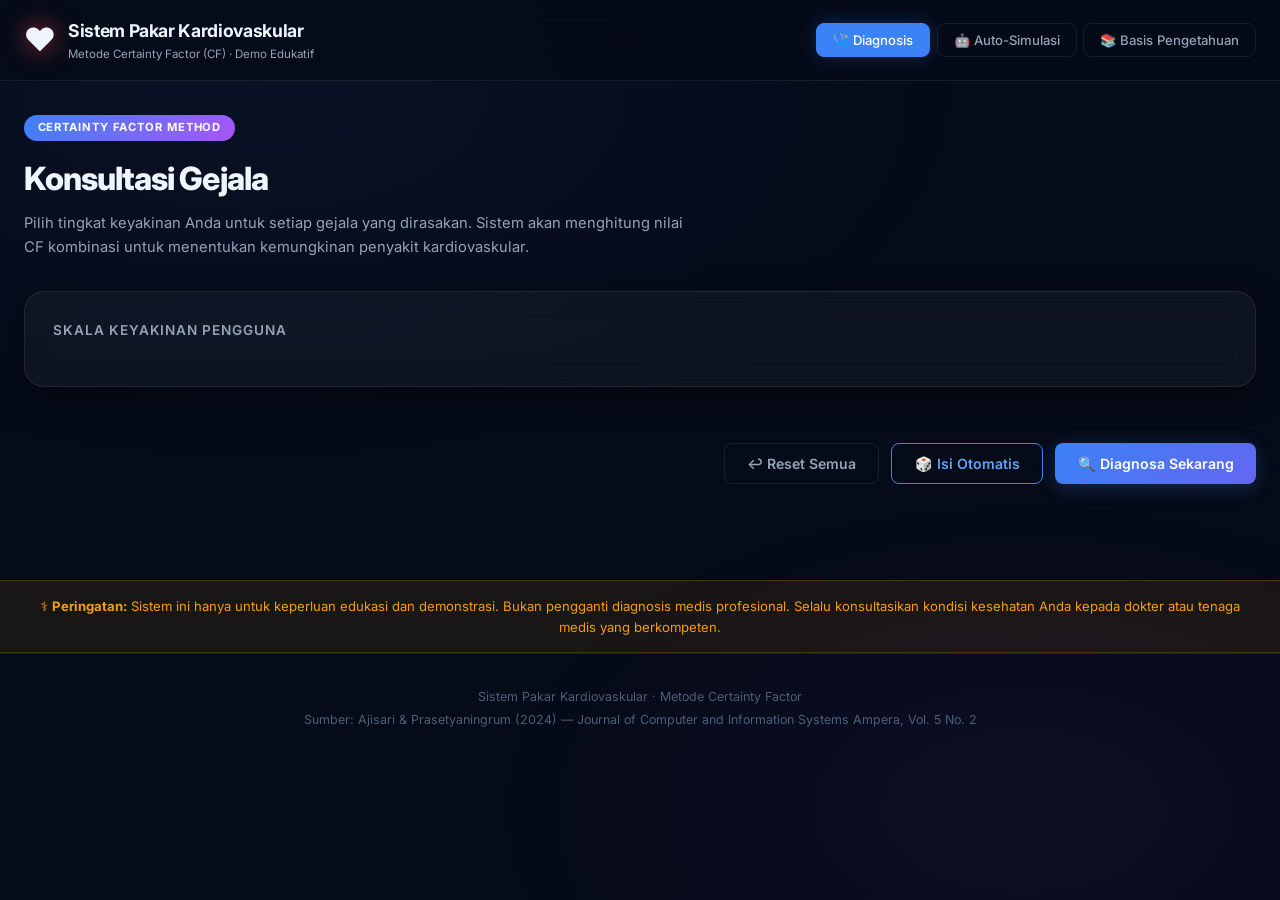
==== static/index.html @ 3308532a "first commit" ====
<!DOCTYPE html>
<html lang="id">
<head>
  <meta charset="UTF-8" />
  <meta name="viewport" content="width=device-width, initial-scale=1.0" />
  <title>Sistem Pakar Kardiovaskular — Certainty Factor</title>
  <meta name="description" content="Sistem Pakar Diagnosa Penyakit Kardiovaskular menggunakan Metode Certainty Factor. Demo edukatif berbasis penelitian Ajisari & Prasetyaningrum (2024)." />
  <link rel="preconnect" href="https://fonts.googleapis.com" />
  <link href="https://fonts.googleapis.com/css2?family=Inter:wght@300;400;500;600;700;800&family=JetBrains+Mono:wght@400;500&display=swap" rel="stylesheet" />
  <link rel="stylesheet" href="style.css" />
</head>
<body>

<!-- ===================== HEADER ===================== -->
<header class="site-header">
  <div class="header-inner">
    <div class="header-brand">
      <span class="heart-icon">❤</span>
      <div>
        <h1 class="brand-title">Sistem Pakar Kardiovaskular</h1>
        <p class="brand-sub">Metode Certainty Factor (CF) · Demo Edukatif</p>
      </div>
    </div>
    <nav class="header-nav">
      <button class="nav-btn active" data-tab="diagnose" id="nav-diagnose">🩺 Diagnosis</button>
      <button class="nav-btn" data-tab="simulate" id="nav-simulate">🤖 Auto-Simulasi</button>
      <button class="nav-btn" data-tab="knowledge" id="nav-knowledge">📚 Basis Pengetahuan</button>
    </nav>
  </div>
</header>

<!-- ===================== MAIN ===================== -->
<main class="site-main">

  <!-- -------- TAB: DIAGNOSE -------- -->
  <section id="tab-diagnose" class="tab-section active">
    <div class="section-hero">
      <div class="hero-badge">Certainty Factor Method</div>
      <h2 class="section-title">Konsultasi Gejala</h2>
      <p class="section-desc">Pilih tingkat keyakinan Anda untuk setiap gejala yang dirasakan. Sistem akan menghitung nilai CF kombinasi untuk menentukan kemungkinan penyakit kardiovaskular.</p>
    </div>

    <!-- Confidence legend -->
    <div class="cf-legend glass-card">
      <h3 class="legend-title">Skala Keyakinan Pengguna</h3>
      <div class="legend-grid" id="legend-grid"></div>
    </div>

    <!-- Symptom form -->
    <form id="diagnose-form">
      <div class="symptom-groups" id="symptom-container">
        <!-- Populated by JS -->
      </div>

      <div class="form-actions">
        <button type="button" id="btn-reset" class="btn btn-ghost">↩ Reset Semua</button>
        <button type="button" id="btn-random-fill" class="btn btn-outline">🎲 Isi Otomatis</button>
        <button type="submit" id="btn-diagnose" class="btn btn-primary">🔍 Diagnosa Sekarang</button>
      </div>
    </form>

    <!-- Result panel -->
    <div id="result-panel" class="result-panel hidden">
      <div class="result-header">
        <h2 class="result-title">Hasil Diagnosa</h2>
        <span class="result-badge" id="result-badge"></span>
      </div>

      <div class="result-summary glass-card" id="result-summary"></div>

      <div class="cf-bar-section">
        <h3 class="sub-heading">Peringkat Penyakit (CF%)</h3>
        <div id="cf-bars"></div>
      </div>

      <div class="detail-toggle-row">
        <button id="btn-toggle-trace" class="btn btn-outline btn-sm">📊 Tampilkan Perhitungan Detail</button>
      </div>
      <div id="trace-table-section" class="hidden"></div>
    </div>
  </section>

  <!-- -------- TAB: AUTO SIMULATE -------- -->
  <section id="tab-simulate" class="tab-section hidden">
    <div class="section-hero">
      <div class="hero-badge">AI Input Generator</div>
      <h2 class="section-title">Input Otomatis & Simulasi</h2>
      <p class="section-desc">Hasilkan skenario pasien secara otomatis untuk menguji sistem dan menghasilkan ketidakpastian (uncertainty) pada berbagai kondisi gejala.</p>
    </div>

    <!-- Single Simulation -->
    <div class="glass-card sim-card">
      <h3 class="card-title">🎯 Simulasi Tunggal</h3>
      <div class="sim-controls">
        <div class="select-group">
          <label for="sim-mode">Mode Skenario:</label>
          <select id="sim-mode" class="select-input">
            <option value="random">Acak (Random)</option>
            <option value="focused">Terfokus (Focused)</option>
            <option value="uncertain">Tidak Pasti (Uncertain)</option>
            <option value="minimal">Minimal (1-3 gejala)</option>
            <option value="contradictory">Kontradiktif (Contradictory)</option>
          </select>
        </div>
        <div class="input-group">
          <label for="sim-seed">Seed (opsional):</label>
          <input type="number" id="sim-seed" class="text-input" placeholder="Kosongkan = acak" min="0" max="9999" />
        </div>
        <button id="btn-single-sim" class="btn btn-primary">⚡ Jalankan Simulasi</button>
      </div>

      <div class="mode-descriptions">
        <div class="mode-desc" data-mode="random"><strong>Acak:</strong> Gejala dipilih secara acak dari semua 29 gejala dengan berbagai tingkat keyakinan.</div>
        <div class="mode-desc" data-mode="focused"><strong>Terfokus:</strong> Sebagian besar gejala berasal dari satu penyakit target dengan sedikit "noise" dari penyakit lain.</div>
        <div class="mode-desc" data-mode="uncertain"><strong>Tidak Pasti:</strong> Banyak gejala dilaporkan, namun semua dengan keyakinan rendah (0.2–0.4). Menghasilkan ambiguitas.</div>
        <div class="mode-desc" data-mode="minimal"><strong>Minimal:</strong> Hanya 1–3 gejala dilaporkan. Menguji keterbatasan informasi.</div>
        <div class="mode-desc" data-mode="contradictory"><strong>Kontradiktif:</strong> Gejala dari 2 penyakit berbeda dicampur, menghasilkan diagnosis ambigu.</div>
      </div>

      <div id="single-sim-result" class="sim-result-box hidden"></div>
    </div>

    <!-- Batch Simulation -->
    <div class="glass-card sim-card">
      <h3 class="card-title">📊 Simulasi Batch</h3>
      <div class="sim-controls">
        <div class="input-group">
          <label for="batch-n">Jumlah Simulasi:</label>
          <input type="number" id="batch-n" class="text-input" value="10" min="1" max="50" />
        </div>
        <button id="btn-batch-sim" class="btn btn-primary">🚀 Jalankan Batch</button>
        <button id="btn-export-csv" class="btn btn-outline hidden">📥 Export CSV</button>
      </div>

      <div id="batch-summary" class="batch-summary hidden"></div>
      <div id="batch-table-wrapper" class="table-wrapper hidden">
        <table id="batch-table" class="data-table">
          <thead>
            <tr>
              <th>#</th>
              <th>Mode</th>
              <th>Gejala</th>
              <th>Diagnosis Teratas</th>
              <th>CF%</th>
              <th>Status</th>
            </tr>
          </thead>
          <tbody id="batch-tbody"></tbody>
        </table>
      </div>
    </div>
  </section>

  <!-- -------- TAB: KNOWLEDGE BASE -------- -->
  <section id="tab-knowledge" class="tab-section hidden">
    <div class="section-hero">
      <div class="hero-badge">Knowledge Base</div>
      <h2 class="section-title">Basis Pengetahuan</h2>
      <p class="section-desc">Referensi lengkap basis pengetahuan sistem pakar berdasarkan jurnal Ajisari & Prasetyaningrum (2024).</p>
    </div>

    <!-- Disease cards -->
    <div class="knowledge-grid" id="disease-cards"></div>

    <!-- Full symptom-disease rules table -->
    <div class="glass-card" style="margin-top:2rem;">
      <h3 class="card-title">Tabel Aturan (CF Pakar)</h3>
      <div class="table-wrapper">
        <table class="data-table compact" id="rules-table">
          <thead id="rules-thead"></thead>
          <tbody id="rules-tbody"></tbody>
        </table>
      </div>
    </div>
  </section>

</main>

<!-- ===================== DISCLAIMER ===================== -->
<div class="disclaimer">
  ⚕️ <strong>Peringatan:</strong> Sistem ini hanya untuk keperluan edukasi dan demonstrasi. Bukan pengganti diagnosis medis profesional. Selalu konsultasikan kondisi kesehatan Anda kepada dokter atau tenaga medis yang berkompeten.
</div>

<!-- ===================== FOOTER ===================== -->
<footer class="site-footer">
  <p>Sistem Pakar Kardiovaskular · Metode Certainty Factor</p>
  <p>Sumber: Ajisari & Prasetyaningrum (2024) — Journal of Computer and Information Systems Ampera, Vol. 5 No. 2</p>
</footer>

<!-- Loading overlay -->
<div id="loading-overlay" class="loading-overlay hidden">
  <div class="loading-spinner"></div>
  <p>Memproses...</p>
</div>

<script src="app.js"></script>
</body>
</html>
---- static/style.css ----
/* ============================================================
   SISTEM PAKAR KARDIOVASKULAR — style.css
   Premium dark-mode UI with glassmorphism and micro-animations
   ============================================================ */

@import url('https://fonts.googleapis.com/css2?family=Inter:wght@300;400;500;600;700;800&family=JetBrains+Mono:wght@400;500&display=swap');

/* ── Root Variables ─────────────────────────────────────────── */
:root {
  --bg-base:       #060b18;
  --bg-surface:    #0d1626;
  --bg-card:       #111e35;
  --bg-glass:      rgba(255,255,255,0.04);
  --glass-border:  rgba(255,255,255,0.08);
  --glass-shadow:  0 8px 32px rgba(0,0,0,0.45);

  --accent:        #3b82f6;
  --accent-glow:   rgba(59,130,246,0.25);
  --accent-light:  #60a5fa;
  --danger:        #ef4444;
  --danger-glow:   rgba(239,68,68,0.2);
  --success:       #22c55e;
  --success-glow:  rgba(34,197,94,0.2);
  --warning:       #f59e0b;
  --warning-glow:  rgba(245,158,11,0.2);
  --purple:        #a855f7;
  --purple-glow:   rgba(168,85,247,0.2);

  --text-primary:   #f0f6ff;
  --text-secondary: #94a3b8;
  --text-muted:     #4b5e7a;

  --radius-sm:  8px;
  --radius-md:  14px;
  --radius-lg:  20px;
  --radius-xl:  28px;

  --transition: 0.2s ease;
  --font: 'Inter', system-ui, sans-serif;
  --mono: 'JetBrains Mono', monospace;
}

/* ── Reset & Base ───────────────────────────────────────────── */
*, *::before, *::after { box-sizing: border-box; margin: 0; padding: 0; }

html { scroll-behavior: smooth; }

body {
  font-family: var(--font);
  background: var(--bg-base);
  color: var(--text-primary);
  min-height: 100vh;
  line-height: 1.6;
  overflow-x: hidden;
}

/* Animated background gradient */
body::before {
  content: '';
  position: fixed;
  inset: 0;
  background:
    radial-gradient(ellipse 80% 60% at 20% 10%, rgba(59,130,246,0.06) 0%, transparent 70%),
    radial-gradient(ellipse 60% 50% at 80% 90%, rgba(168,85,247,0.05) 0%, transparent 70%);
  pointer-events: none;
  z-index: 0;
}

/* ── Header ─────────────────────────────────────────────────── */
.site-header {
  position: sticky;
  top: 0;
  z-index: 100;
  background: rgba(6,11,24,0.85);
  backdrop-filter: blur(20px);
  -webkit-backdrop-filter: blur(20px);
  border-bottom: 1px solid var(--glass-border);
}

.header-inner {
  max-width: 1300px;
  margin: 0 auto;
  padding: 0.9rem 1.5rem;
  display: flex;
  align-items: center;
  justify-content: space-between;
  gap: 1rem;
  flex-wrap: wrap;
}

.header-brand {
  display: flex;
  align-items: center;
  gap: 0.75rem;
}

.heart-icon {
  font-size: 2rem;
  filter: drop-shadow(0 0 12px rgba(239,68,68,0.7));
  animation: heartbeat 2s ease-in-out infinite;
}

@keyframes heartbeat {
  0%, 100% { transform: scale(1); }
  15%       { transform: scale(1.15); }
  30%       { transform: scale(1); }
  45%       { transform: scale(1.1); }
}

.brand-title {
  font-size: 1.1rem;
  font-weight: 700;
  color: var(--text-primary);
  letter-spacing: -0.02em;
}
.brand-sub { font-size: 0.72rem; color: var(--text-secondary); }

.header-nav {
  display: flex;
  gap: 0.4rem;
  flex-wrap: wrap;
}

.nav-btn {
  padding: 0.5rem 1rem;
  border-radius: var(--radius-sm);
  border: 1px solid var(--glass-border);
  background: transparent;
  color: var(--text-secondary);
  font-family: var(--font);
  font-size: 0.82rem;
  font-weight: 500;
  cursor: pointer;
  transition: all var(--transition);
}
.nav-btn:hover {
  background: var(--bg-glass);
  color: var(--text-primary);
  border-color: var(--accent);
}
.nav-btn.active {
  background: var(--accent);
  color: #fff;
  border-color: var(--accent);
  box-shadow: 0 0 18px var(--accent-glow);
}

/* ── Main Layout ─────────────────────────────────────────────── */
.site-main {
  position: relative;
  z-index: 1;
  max-width: 1300px;
  margin: 0 auto;
  padding: 2rem 1.5rem 4rem;
}

/* ── Tab Sections ───────────────────────────────────────────── */
.tab-section { display: none; }
.tab-section.active { display: block; animation: fadeIn 0.35s ease; }

@keyframes fadeIn {
  from { opacity: 0; transform: translateY(12px); }
  to   { opacity: 1; transform: translateY(0); }
}

/* ── Section Hero ───────────────────────────────────────────── */
.section-hero { margin-bottom: 2rem; }

.hero-badge {
  display: inline-block;
  padding: 0.25rem 0.85rem;
  border-radius: 99px;
  background: linear-gradient(135deg, var(--accent), var(--purple));
  font-size: 0.7rem;
  font-weight: 700;
  letter-spacing: 0.08em;
  text-transform: uppercase;
  color: #fff;
  margin-bottom: 0.75rem;
}

.section-title {
  font-size: 2rem;
  font-weight: 800;
  letter-spacing: -0.03em;
  background: linear-gradient(135deg, #f0f6ff 30%, #93c5fd);
  -webkit-background-clip: text;
  -webkit-text-fill-color: transparent;
  background-clip: text;
}

.section-desc {
  color: var(--text-secondary);
  max-width: 680px;
  margin-top: 0.5rem;
  font-size: 0.92rem;
}

/* ── Glass Card ─────────────────────────────────────────────── */
.glass-card {
  background: var(--bg-glass);
  border: 1px solid var(--glass-border);
  border-radius: var(--radius-lg);
  backdrop-filter: blur(16px);
  padding: 1.75rem;
  box-shadow: var(--glass-shadow);
}

.card-title {
  font-size: 1.05rem;
  font-weight: 700;
  color: var(--text-primary);
  margin-bottom: 1.25rem;
}
.sub-heading {
  font-size: 0.9rem;
  font-weight: 600;
  color: var(--text-secondary);
  margin-bottom: 1rem;
  text-transform: uppercase;
  letter-spacing: 0.06em;
}

/* ── CF Legend ──────────────────────────────────────────────── */
.cf-legend { margin-bottom: 2rem; }
.legend-title {
  font-size: 0.85rem;
  font-weight: 600;
  color: var(--text-secondary);
  text-transform: uppercase;
  letter-spacing: 0.07em;
  margin-bottom: 1rem;
}
.legend-grid {
  display: grid;
  grid-template-columns: repeat(auto-fit, minmax(160px, 1fr));
  gap: 0.6rem;
}
.legend-item {
  display: flex;
  align-items: center;
  gap: 0.6rem;
  padding: 0.5rem 0.75rem;
  border-radius: var(--radius-sm);
  background: var(--bg-card);
  border: 1px solid var(--glass-border);
  font-size: 0.8rem;
}
.legend-val {
  font-family: var(--mono);
  font-weight: 600;
  font-size: 0.82rem;
  padding: 0.15rem 0.5rem;
  border-radius: 4px;
  background: var(--bg-surface);
  color: var(--accent-light);
  min-width: 36px;
  text-align: center;
}

/* ── Symptom Form ───────────────────────────────────────────── */
.symptom-groups {
  display: grid;
  grid-template-columns: repeat(auto-fill, minmax(340px, 1fr));
  gap: 1rem;
  margin-bottom: 1.5rem;
}

.symptom-card {
  background: var(--bg-card);
  border: 1px solid var(--glass-border);
  border-radius: var(--radius-md);
  padding: 1rem 1.1rem;
  transition: all var(--transition);
  cursor: pointer;
}
.symptom-card:hover { border-color: var(--accent); background: rgba(59,130,246,0.06); }
.symptom-card.selected {
  border-color: var(--accent);
  background: rgba(59,130,246,0.1);
  box-shadow: 0 0 0 2px var(--accent-glow);
}

.symptom-header {
  display: flex;
  align-items: center;
  gap: 0.5rem;
  margin-bottom: 0.75rem;
}
.symptom-code {
  font-family: var(--mono);
  font-size: 0.72rem;
  padding: 0.2rem 0.45rem;
  border-radius: 4px;
  background: var(--bg-surface);
  color: var(--accent-light);
  font-weight: 600;
}
.symptom-name {
  font-size: 0.85rem;
  font-weight: 500;
  color: var(--text-primary);
  flex: 1;
}

.cf-slider-row {
  display: flex;
  align-items: center;
  gap: 0.6rem;
}
.cf-slider {
  flex: 1;
  -webkit-appearance: none;
  height: 5px;
  border-radius: 3px;
  background: linear-gradient(to right, var(--accent) 0%, var(--accent) var(--fill,0%), var(--bg-surface) var(--fill,0%));
  outline: none;
  cursor: pointer;
  transition: background var(--transition);
}
.cf-slider::-webkit-slider-thumb {
  -webkit-appearance: none;
  width: 18px; height: 18px;
  border-radius: 50%;
  background: var(--accent);
  box-shadow: 0 0 8px var(--accent-glow);
  cursor: pointer;
  transition: transform var(--transition);
}
.cf-slider::-webkit-slider-thumb:hover { transform: scale(1.25); }

.cf-value-label {
  font-family: var(--mono);
  font-size: 0.78rem;
  font-weight: 600;
  color: var(--accent-light);
  min-width: 36px;
  text-align: right;
}
.cf-text-label {
  font-size: 0.72rem;
  color: var(--text-muted);
  margin-top: 0.3rem;
  min-height: 1em;
}

/* ── Form Actions ───────────────────────────────────────────── */
.form-actions {
  display: flex;
  justify-content: flex-end;
  gap: 0.75rem;
  flex-wrap: wrap;
  margin-bottom: 2rem;
}

/* ── Buttons ────────────────────────────────────────────────── */
.btn {
  display: inline-flex;
  align-items: center;
  gap: 0.4rem;
  padding: 0.7rem 1.4rem;
  border-radius: var(--radius-sm);
  border: none;
  font-family: var(--font);
  font-size: 0.88rem;
  font-weight: 600;
  cursor: pointer;
  transition: all var(--transition);
  text-decoration: none;
}
.btn-sm { padding: 0.5rem 1rem; font-size: 0.8rem; }

.btn-primary {
  background: linear-gradient(135deg, var(--accent), #6366f1);
  color: #fff;
  box-shadow: 0 4px 18px var(--accent-glow);
}
.btn-primary:hover { transform: translateY(-2px); box-shadow: 0 8px 28px var(--accent-glow); }
.btn-primary:active { transform: translateY(0); }

.btn-outline {
  background: transparent;
  color: var(--accent-light);
  border: 1px solid var(--accent);
}
.btn-outline:hover { background: var(--accent-glow); }

.btn-ghost {
  background: transparent;
  color: var(--text-secondary);
  border: 1px solid var(--glass-border);
}
.btn-ghost:hover { background: var(--bg-glass); color: var(--text-primary); }

/* ── Result Panel ───────────────────────────────────────────── */
.result-panel {
  margin-top: 2rem;
  animation: fadeIn 0.4s ease;
}

.result-header {
  display: flex;
  align-items: center;
  gap: 1rem;
  margin-bottom: 1.5rem;
}
.result-title {
  font-size: 1.5rem;
  font-weight: 800;
  background: linear-gradient(135deg, #f0f6ff 30%, #93c5fd);
  -webkit-background-clip: text;
  -webkit-text-fill-color: transparent;
  background-clip: text;
}
.result-badge {
  padding: 0.3rem 0.9rem;
  border-radius: 99px;
  font-size: 0.75rem;
  font-weight: 700;
  letter-spacing: 0.05em;
}
.result-badge.high    { background: rgba(34,197,94,0.15); color: var(--success); border: 1px solid rgba(34,197,94,0.3); }
.result-badge.moderate{ background: rgba(59,130,246,0.15); color: var(--accent-light); border: 1px solid rgba(59,130,246,0.3); }
.result-badge.low     { background: rgba(245,158,11,0.15); color: var(--warning); border: 1px solid rgba(245,158,11,0.3); }
.result-badge.ambiguous { background: rgba(168,85,247,0.15); color: var(--purple); border: 1px solid rgba(168,85,247,0.3); }

.result-summary {
  margin-bottom: 1.5rem;
}
.top-disease-name {
  font-size: 1.5rem;
  font-weight: 800;
  color: var(--text-primary);
  margin-bottom: 0.3rem;
}
.disease-desc {
  color: var(--text-secondary);
  font-size: 0.88rem;
  margin-bottom: 1rem;
  line-height: 1.7;
}
.interp-text {
  display: inline-block;
  padding: 0.4rem 0.9rem;
  border-radius: var(--radius-sm);
  background: rgba(59,130,246,0.1);
  border: 1px solid rgba(59,130,246,0.2);
  color: var(--accent-light);
  font-size: 0.84rem;
  margin-bottom: 1.25rem;
}
.recommendations h4 {
  font-size: 0.82rem;
  font-weight: 700;
  color: var(--text-secondary);
  text-transform: uppercase;
  letter-spacing: 0.07em;
  margin-bottom: 0.6rem;
}
.rec-list {
  list-style: none;
  display: flex;
  flex-direction: column;
  gap: 0.4rem;
}
.rec-list li {
  display: flex;
  align-items: flex-start;
  gap: 0.5rem;
  font-size: 0.85rem;
  color: var(--text-secondary);
}
.rec-list li::before {
  content: '→';
  color: var(--success);
  font-weight: 700;
  flex-shrink: 0;
  margin-top: 0.05rem;
}

/* ── CF Bar Chart ───────────────────────────────────────────── */
.cf-bar-section { margin-bottom: 1.5rem; }

.cf-bar-item {
  margin-bottom: 0.9rem;
}
.cf-bar-label {
  display: flex;
  justify-content: space-between;
  margin-bottom: 0.3rem;
  font-size: 0.84rem;
}
.cf-bar-name { color: var(--text-primary); font-weight: 500; }
.cf-bar-pct {
  font-family: var(--mono);
  font-weight: 700;
  color: var(--accent-light);
}
.cf-bar-track {
  height: 10px;
  border-radius: 5px;
  background: var(--bg-card);
  overflow: hidden;
}
.cf-bar-fill {
  height: 100%;
  border-radius: 5px;
  background: linear-gradient(90deg, var(--accent), var(--purple));
  transition: width 0.8s cubic-bezier(0.34,1.56,0.64,1);
  width: 0;
  box-shadow: 0 0 10px var(--accent-glow);
}
.cf-bar-item.top .cf-bar-fill {
  background: linear-gradient(90deg, var(--success), var(--accent));
  box-shadow: 0 0 12px var(--success-glow);
}

/* ── Trace / Detail Table ───────────────────────────────────── */
.detail-toggle-row { margin-bottom: 1rem; }

.trace-section { margin-bottom: 1.5rem; }
.trace-disease-title {
  font-size: 0.9rem;
  font-weight: 700;
  color: var(--accent-light);
  margin-bottom: 0.5rem;
  display: flex;
  align-items: center;
  gap: 0.5rem;
}
.trace-disease-title .code-tag {
  font-family: var(--mono);
  font-size: 0.72rem;
  padding: 0.1rem 0.4rem;
  border-radius: 4px;
  background: var(--bg-surface);
  color: var(--text-muted);
}

/* ── Data Table ─────────────────────────────────────────────── */
.table-wrapper { overflow-x: auto; }
.data-table {
  width: 100%;
  border-collapse: collapse;
  font-size: 0.83rem;
}
.data-table th {
  text-align: left;
  padding: 0.6rem 0.9rem;
  color: var(--text-muted);
  text-transform: uppercase;
  font-size: 0.72rem;
  letter-spacing: 0.07em;
  border-bottom: 1px solid var(--glass-border);
  background: var(--bg-surface);
  white-space: nowrap;
}
.data-table td {
  padding: 0.65rem 0.9rem;
  border-bottom: 1px solid rgba(255,255,255,0.04);
  color: var(--text-secondary);
  vertical-align: middle;
}
.data-table tr:hover td { background: var(--bg-glass); }
.data-table.compact th, .data-table.compact td { padding: 0.45rem 0.65rem; }
.data-table .mono { font-family: var(--mono); color: var(--accent-light); }
.data-table .cf-pill {
  display: inline-block;
  padding: 0.15rem 0.5rem;
  border-radius: 4px;
  background: var(--bg-surface);
  font-family: var(--mono);
  font-size: 0.8rem;
}

/* ── Simulate Tab ───────────────────────────────────────────── */
.sim-card { margin-bottom: 1.5rem; }
.sim-controls {
  display: flex;
  align-items: flex-end;
  gap: 1rem;
  flex-wrap: wrap;
  margin-bottom: 1rem;
}
.select-group, .input-group {
  display: flex;
  flex-direction: column;
  gap: 0.3rem;
}
.select-group label, .input-group label {
  font-size: 0.78rem;
  color: var(--text-secondary);
  font-weight: 500;
}
.select-input, .text-input {
  background: var(--bg-surface);
  border: 1px solid var(--glass-border);
  border-radius: var(--radius-sm);
  color: var(--text-primary);
  font-family: var(--font);
  font-size: 0.85rem;
  padding: 0.55rem 0.85rem;
  outline: none;
  transition: border-color var(--transition);
  min-width: 180px;
}
.select-input:focus, .text-input:focus { border-color: var(--accent); }
.text-input { min-width: 130px; }

.mode-descriptions {
  display: grid;
  grid-template-columns: repeat(auto-fit, minmax(260px, 1fr));
  gap: 0.6rem;
  margin-bottom: 1rem;
}
.mode-desc {
  font-size: 0.8rem;
  color: var(--text-muted);
  padding: 0.6rem 0.85rem;
  background: var(--bg-surface);
  border-radius: var(--radius-sm);
  border: 1px solid var(--glass-border);
  line-height: 1.5;
  transition: all var(--transition);
}
.mode-desc.highlight {
  border-color: var(--accent);
  background: rgba(59,130,246,0.06);
  color: var(--text-secondary);
}

.sim-result-box {
  background: var(--bg-surface);
  border-radius: var(--radius-md);
  padding: 1.25rem;
  border: 1px solid var(--glass-border);
  animation: fadeIn 0.3s ease;
}
.sim-evidence-tags {
  display: flex;
  flex-wrap: wrap;
  gap: 0.4rem;
  margin: 0.75rem 0;
}
.ev-tag {
  font-family: var(--mono);
  font-size: 0.75rem;
  padding: 0.2rem 0.55rem;
  border-radius: 4px;
  background: rgba(59,130,246,0.12);
  color: var(--accent-light);
  border: 1px solid rgba(59,130,246,0.2);
}

/* ── Batch Summary ──────────────────────────────────────────── */
.batch-summary {
  display: grid;
  grid-template-columns: repeat(auto-fit, minmax(130px, 1fr));
  gap: 0.8rem;
  margin-bottom: 1.25rem;
  animation: fadeIn 0.3s ease;
}
.summary-stat {
  background: var(--bg-surface);
  border: 1px solid var(--glass-border);
  border-radius: var(--radius-md);
  padding: 1rem;
  text-align: center;
}
.summary-stat .stat-val {
  font-size: 1.8rem;
  font-weight: 800;
  font-family: var(--mono);
  color: var(--accent-light);
  line-height: 1;
  margin-bottom: 0.2rem;
}
.summary-stat .stat-label {
  font-size: 0.75rem;
  color: var(--text-muted);
  text-transform: uppercase;
  letter-spacing: 0.06em;
}
.summary-stat.warn .stat-val { color: var(--warning); }
.summary-stat.danger .stat-val { color: var(--danger); }
.summary-stat.success .stat-val { color: var(--success); }

/* ── Knowledge Base ─────────────────────────────────────────── */
.knowledge-grid {
  display: grid;
  grid-template-columns: repeat(auto-fill, minmax(340px, 1fr));
  gap: 1rem;
  margin-bottom: 2rem;
}

.disease-card {
  background: var(--bg-card);
  border: 1px solid var(--glass-border);
  border-radius: var(--radius-lg);
  padding: 1.5rem;
  transition: all var(--transition);
  position: relative;
  overflow: hidden;
}
.disease-card::before {
  content: '';
  position: absolute;
  top: 0; left: 0; right: 0;
  height: 3px;
  background: linear-gradient(90deg, var(--accent), var(--purple));
}
.disease-card:hover {
  transform: translateY(-4px);
  box-shadow: 0 12px 40px rgba(0,0,0,0.4);
  border-color: rgba(59,130,246,0.3);
}
.dc-code {
  font-family: var(--mono);
  font-size: 0.75rem;
  color: var(--accent-light);
  font-weight: 600;
  margin-bottom: 0.35rem;
}
.dc-name {
  font-size: 1rem;
  font-weight: 700;
  color: var(--text-primary);
  margin-bottom: 0.6rem;
}
.dc-desc {
  font-size: 0.82rem;
  color: var(--text-secondary);
  line-height: 1.6;
  margin-bottom: 0.9rem;
}
.dc-symptoms {
  display: flex;
  flex-wrap: wrap;
  gap: 0.35rem;
}
.dc-sym-tag {
  font-size: 0.72rem;
  font-family: var(--mono);
  padding: 0.15rem 0.45rem;
  border-radius: 4px;
  background: var(--bg-surface);
  color: var(--text-muted);
  border: 1px solid var(--glass-border);
}
.dc-sym-tag.high { color: var(--danger); border-color: rgba(239,68,68,0.3); background: rgba(239,68,68,0.07); }
.dc-sym-tag.mid  { color: var(--warning); border-color: rgba(245,158,11,0.3); background: rgba(245,158,11,0.07); }

/* ── Rules Table ─────────────────────────────────────────────── */
#rules-table th:first-child, #rules-table td:first-child {
  position: sticky;
  left: 0;
  background: var(--bg-surface);
  z-index: 2;
  min-width: 220px;
}
.rules-cell {
  text-align: center;
  font-family: var(--mono);
  font-size: 0.8rem;
  border-radius: 4px;
}
.rules-cell.v08 { color: #ef4444; font-weight: 700; }
.rules-cell.v06 { color: #f59e0b; }
.rules-cell.v04 { color: #22c55e; }
.rules-cell.v02 { color: #94a3b8; }
.rules-cell.empty { color: var(--bg-card); }

/* ── Disclaimer ─────────────────────────────────────────────── */
.disclaimer {
  position: relative;
  z-index: 1;
  background: rgba(245,158,11,0.08);
  border-top: 1px solid rgba(245,158,11,0.2);
  border-bottom: 1px solid rgba(245,158,11,0.2);
  padding: 0.9rem 2rem;
  font-size: 0.82rem;
  color: var(--warning);
  text-align: center;
  line-height: 1.6;
}

/* ── Footer ─────────────────────────────────────────────────── */
.site-footer {
  position: relative;
  z-index: 1;
  text-align: center;
  padding: 2rem 1rem;
  font-size: 0.78rem;
  color: var(--text-muted);
  border-top: 1px solid var(--glass-border);
  line-height: 1.8;
}

/* ── Loading Overlay ────────────────────────────────────────── */
.loading-overlay {
  position: fixed;
  inset: 0;
  background: rgba(6,11,24,0.8);
  backdrop-filter: blur(6px);
  display: flex;
  flex-direction: column;
  align-items: center;
  justify-content: center;
  gap: 1rem;
  z-index: 999;
  color: var(--text-secondary);
  font-size: 0.9rem;
}
.loading-spinner {
  width: 48px;
  height: 48px;
  border: 3px solid var(--glass-border);
  border-top-color: var(--accent);
  border-radius: 50%;
  animation: spin 0.8s linear infinite;
}
@keyframes spin { to { transform: rotate(360deg); } }

/* ── Utility ─────────────────────────────────────────────────── */
.hidden { display: none !important; }

/* Ambiguous warning badge in batch table */
.badge-ambiguous {
  display: inline-flex;
  align-items: center;
  gap: 0.3rem;
  padding: 0.18rem 0.55rem;
  border-radius: 99px;
  font-size: 0.72rem;
  font-weight: 600;
  background: rgba(168,85,247,0.15);
  color: var(--purple);
  border: 1px solid rgba(168,85,247,0.3);
}
.badge-ok {
  display: inline-flex;
  align-items: center;
  gap: 0.3rem;
  padding: 0.18rem 0.55rem;
  border-radius: 99px;
  font-size: 0.72rem;
  font-weight: 600;
  background: rgba(34,197,94,0.1);
  color: var(--success);
  border: 1px solid rgba(34,197,94,0.25);
}
.badge-none {
  display: inline-flex;
  align-items: center;
  padding: 0.18rem 0.55rem;
  border-radius: 99px;
  font-size: 0.72rem;
  font-weight: 600;
  background: rgba(239,68,68,0.1);
  color: var(--danger);
  border: 1px solid rgba(239,68,68,0.25);
}

/* ── Responsive ─────────────────────────────────────────────── */
@media (max-width: 768px) {
  .header-inner { flex-direction: column; align-items: flex-start; }
  .section-title { font-size: 1.5rem; }
  .symptom-groups { grid-template-columns: 1fr; }
  .knowledge-grid { grid-template-columns: 1fr; }
  .form-actions { justify-content: stretch; }
  .form-actions .btn { flex: 1; justify-content: center; }
  .sim-controls { flex-direction: column; align-items: stretch; }
  .select-input, .text-input { min-width: unset; width: 100%; }
}
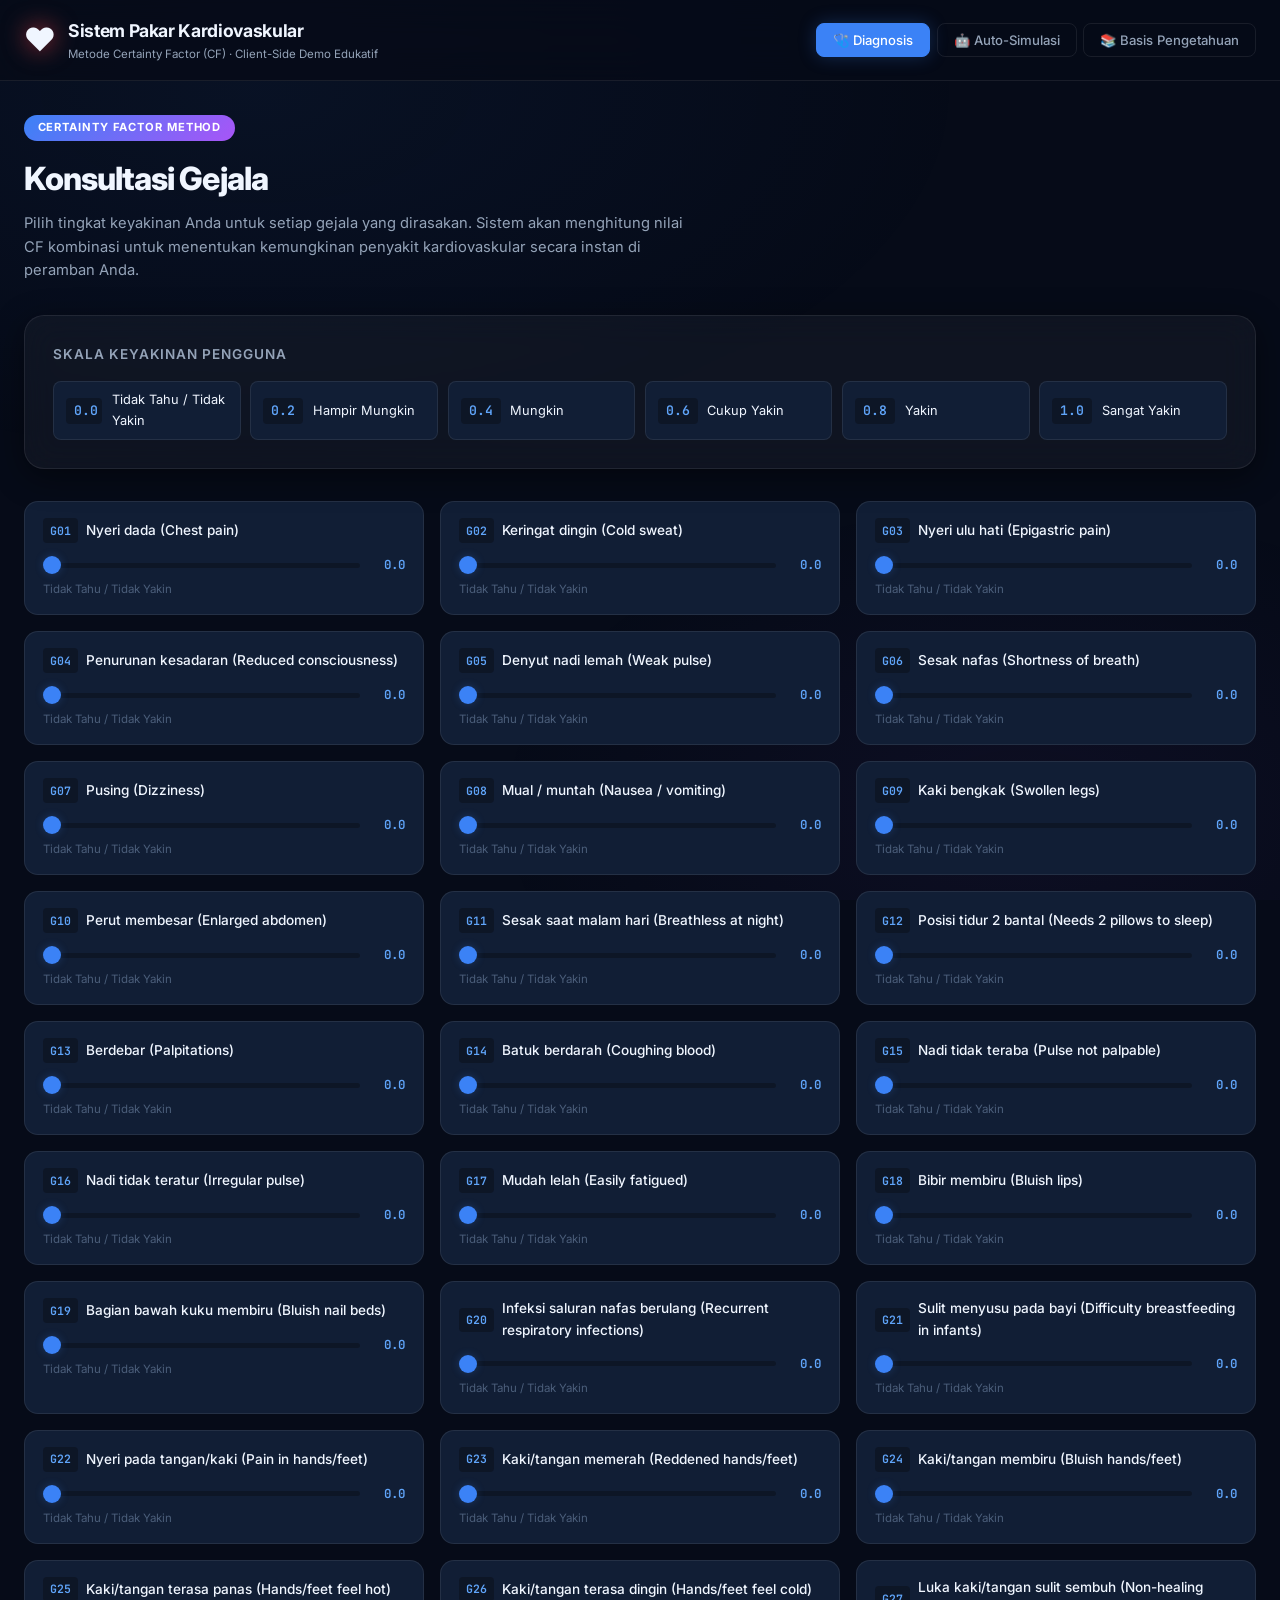
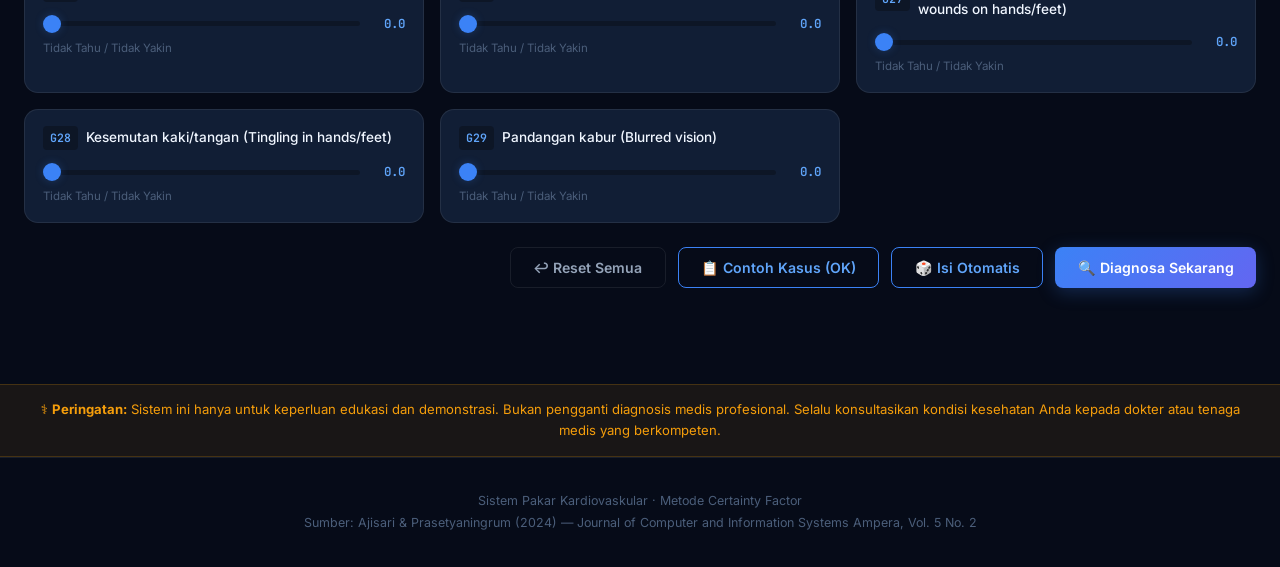
==== commit 27022473: "refactor: ubah dari py ke static html" ====
--- a/static/index.html
+++ b/static/index.html
@@ -18,7 +18,7 @@
       <span class="heart-icon">❤</span>
       <div>
         <h1 class="brand-title">Sistem Pakar Kardiovaskular</h1>
-        <p class="brand-sub">Metode Certainty Factor (CF) · Demo Edukatif</p>
+        <p class="brand-sub">Metode Certainty Factor (CF) · Client-Side Demo Edukatif</p>
       </div>
     </div>
     <nav class="header-nav">
@@ -37,7 +37,7 @@
     <div class="section-hero">
       <div class="hero-badge">Certainty Factor Method</div>
       <h2 class="section-title">Konsultasi Gejala</h2>
-      <p class="section-desc">Pilih tingkat keyakinan Anda untuk setiap gejala yang dirasakan. Sistem akan menghitung nilai CF kombinasi untuk menentukan kemungkinan penyakit kardiovaskular.</p>
+      <p class="section-desc">Pilih tingkat keyakinan Anda untuk setiap gejala yang dirasakan. Sistem akan menghitung nilai CF kombinasi untuk menentukan kemungkinan penyakit kardiovaskular secara instan di peramban Anda.</p>
     </div>
 
     <!-- Confidence legend -->
@@ -54,6 +54,7 @@
 
       <div class="form-actions">
         <button type="button" id="btn-reset" class="btn btn-ghost">↩ Reset Semua</button>
+        <button type="button" id="btn-preset-ok" class="btn btn-outline" title="Isi contoh kasus koroner klasik (Status OK: 95.75%)">📋 Contoh Kasus (OK)</button>
         <button type="button" id="btn-random-fill" class="btn btn-outline">🎲 Isi Otomatis</button>
         <button type="submit" id="btn-diagnose" class="btn btn-primary">🔍 Diagnosa Sekarang</button>
       </div>
@@ -85,7 +86,7 @@
     <div class="section-hero">
       <div class="hero-badge">AI Input Generator</div>
       <h2 class="section-title">Input Otomatis & Simulasi</h2>
-      <p class="section-desc">Hasilkan skenario pasien secara otomatis untuk menguji sistem dan menghasilkan ketidakpastian (uncertainty) pada berbagai kondisi gejala.</p>
+      <p class="section-desc">Hasilkan skenario pasien secara otomatis untuk menguji sistem dan mengevaluasi status diagnosis (OK vs Ambigu) pada berbagai kondisi keyakinan.</p>
     </div>
 
     <!-- Single Simulation -->
@@ -96,10 +97,10 @@
           <label for="sim-mode">Mode Skenario:</label>
           <select id="sim-mode" class="select-input">
             <option value="random">Acak (Random)</option>
-            <option value="focused">Terfokus (Focused)</option>
-            <option value="uncertain">Tidak Pasti (Uncertain)</option>
+            <option value="focused">Terfokus (Focused — Status OK)</option>
+            <option value="uncertain">Tidak Pasti (Uncertain — Ambigu)</option>
             <option value="minimal">Minimal (1-3 gejala)</option>
-            <option value="contradictory">Kontradiktif (Contradictory)</option>
+            <option value="contradictory">Kontradiktif (Contradictory — Ambigu)</option>
           </select>
         </div>
         <div class="input-group">
@@ -111,10 +112,10 @@
 
       <div class="mode-descriptions">
         <div class="mode-desc" data-mode="random"><strong>Acak:</strong> Gejala dipilih secara acak dari semua 29 gejala dengan berbagai tingkat keyakinan.</div>
-        <div class="mode-desc" data-mode="focused"><strong>Terfokus:</strong> Sebagian besar gejala berasal dari satu penyakit target dengan sedikit "noise" dari penyakit lain.</div>
-        <div class="mode-desc" data-mode="uncertain"><strong>Tidak Pasti:</strong> Banyak gejala dilaporkan, namun semua dengan keyakinan rendah (0.2–0.4). Menghasilkan ambiguitas.</div>
+        <div class="mode-desc" data-mode="focused"><strong>Terfokus:</strong> Sebagian besar gejala berasal dari satu penyakit target dengan tingkat keyakinan tinggi (biasanya menghasilkan Status OK).</div>
+        <div class="mode-desc" data-mode="uncertain"><strong>Tidak Pasti:</strong> Banyak gejala dilaporkan, namun semua dengan keyakinan rendah (0.2–0.4). Menghasilkan ambiguitas tinggi.</div>
         <div class="mode-desc" data-mode="minimal"><strong>Minimal:</strong> Hanya 1–3 gejala dilaporkan. Menguji keterbatasan informasi.</div>
-        <div class="mode-desc" data-mode="contradictory"><strong>Kontradiktif:</strong> Gejala dari 2 penyakit berbeda dicampur, menghasilkan diagnosis ambigu.</div>
+        <div class="mode-desc" data-mode="contradictory"><strong>Kontradiktif:</strong> Gejala dari 2 penyakit berbeda dicampur, memicu persaingan antar penyakit (status ambigu).</div>
       </div>
 
       <div id="single-sim-result" class="sim-result-box hidden"></div>
@@ -156,7 +157,7 @@
     <div class="section-hero">
       <div class="hero-badge">Knowledge Base</div>
       <h2 class="section-title">Basis Pengetahuan</h2>
-      <p class="section-desc">Referensi lengkap basis pengetahuan sistem pakar berdasarkan jurnal Ajisari & Prasetyaningrum (2024).</p>
+      <p class="section-desc">Referensi lengkap basis pengetahuan sistem pakar kardiovaskular berdasarkan jurnal Ajisari & Prasetyaningrum (2024).</p>
     </div>
 
     <!-- Disease cards -->
